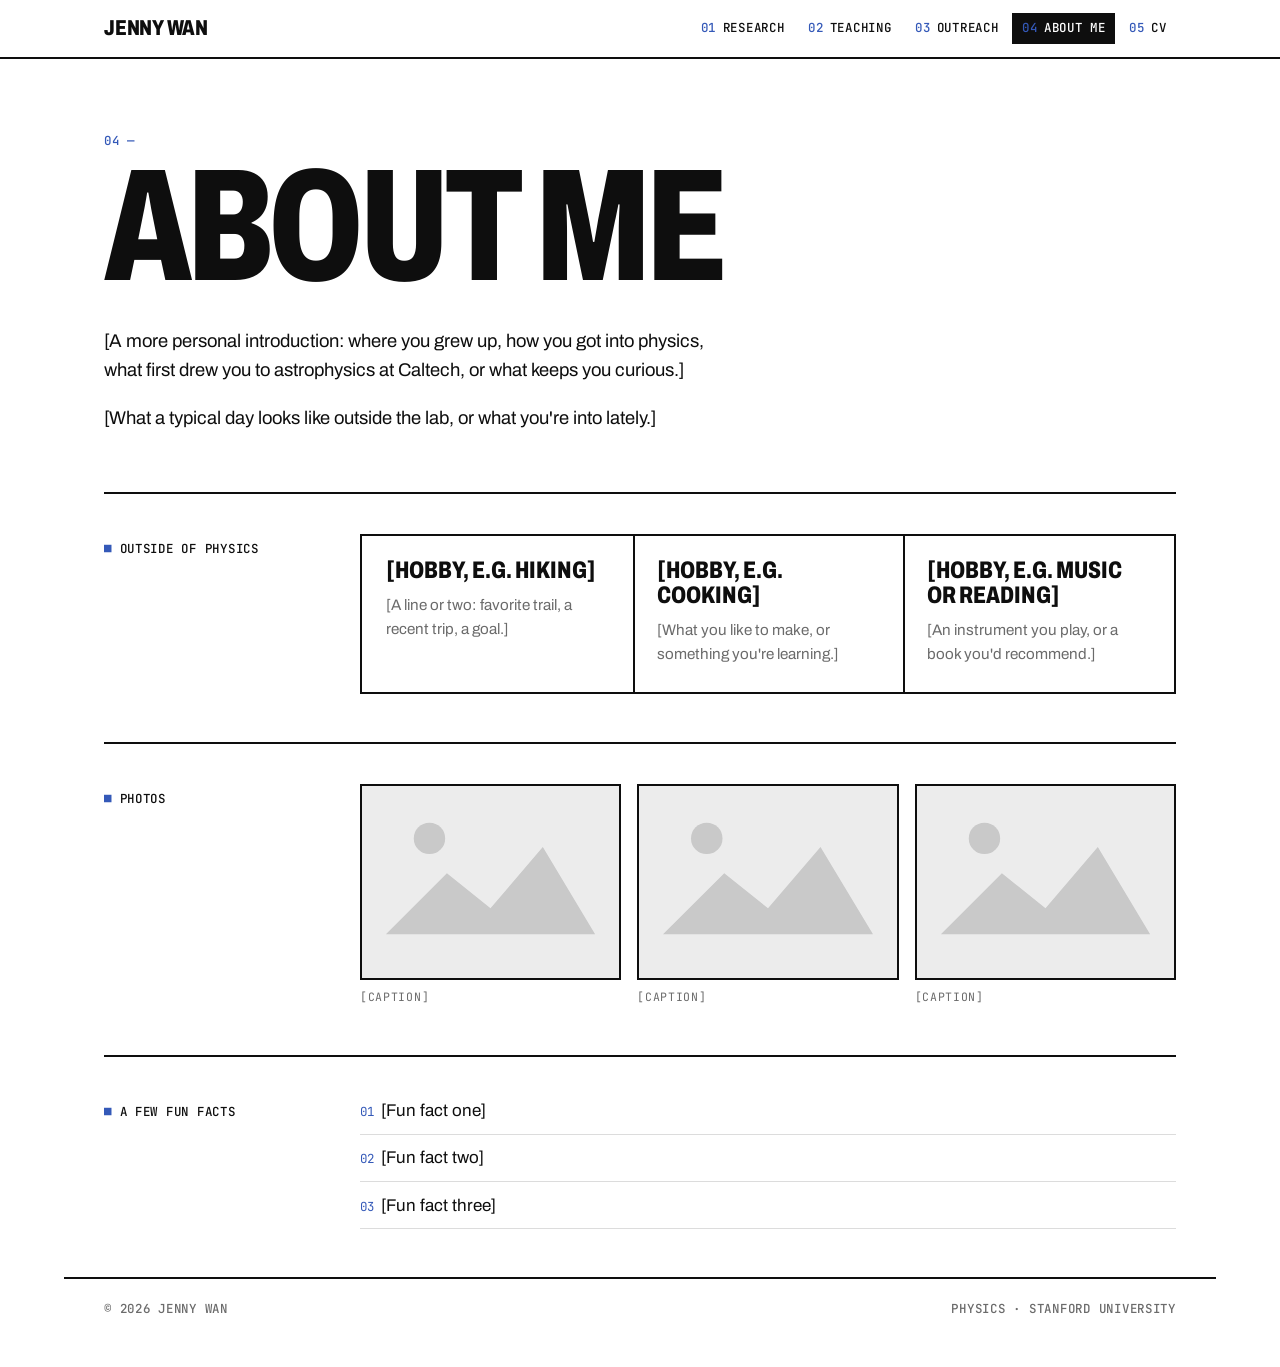
==== about.html @ 31c74c3a "Initial site" ====
<!doctype html>
<html lang="en">
<head>
  <meta charset="utf-8">
  <meta name="viewport" content="width=device-width, initial-scale=1">
  <title>About Me · Jenny Wan</title>
  <link rel="preconnect" href="https://fonts.googleapis.com">
  <link rel="preconnect" href="https://fonts.gstatic.com" crossorigin>
  <link href="https://fonts.googleapis.com/css2?family=Archivo:wdth,wght@62..125,100..900&family=JetBrains+Mono:wght@400;500&display=swap" rel="stylesheet">
  <link rel="stylesheet" href="style.css">
</head>
<body>
  <header class="site-header">
    <nav class="wrap nav">
      <a class="nav-name" href="index.html">Jenny Wan</a>
      <ul>
        <li><a href="research.html"><span class="num">01</span>Research</a></li>
        <li><a href="teaching.html"><span class="num">02</span>Teaching</a></li>
        <li><a href="outreach.html"><span class="num">03</span>Outreach</a></li>
        <li><a href="about.html" class="active"><span class="num">04</span>About Me</a></li>
        <li><a href="cv.html"><span class="num">05</span>CV</a></li>
      </ul>
    </nav>
  </header>

  <main class="wrap">
    <section class="page-intro">
      <p class="kicker">04 —</p>
      <h1>About Me</h1>
      <p>
        [A more personal introduction: where you grew up, how you got into physics,
        what first drew you to astrophysics at Caltech, or what keeps you curious.]
      </p>
      <p>
        [What a typical day looks like outside the lab, or what you're into lately.]
      </p>
    </section>

    <section>
      <h2>Outside of Physics</h2>
      <div class="projects">
        <div class="project">
          <h3>[Hobby, e.g. hiking]</h3>
          <p>[A line or two: favorite trail, a recent trip, a goal.]</p>
        </div>
        <div class="project">
          <h3>[Hobby, e.g. cooking]</h3>
          <p>[What you like to make, or something you're learning.]</p>
        </div>
        <div class="project">
          <h3>[Hobby, e.g. music or reading]</h3>
          <p>[An instrument you play, or a book you'd recommend.]</p>
        </div>
      </div>
    </section>

    <section>
      <h2>Photos</h2>
      <div class="gallery">
        <figure><img src="assets/paper-placeholder.svg" alt="[Describe photo]"><figcaption>[Caption]</figcaption></figure>
        <figure><img src="assets/paper-placeholder.svg" alt="[Describe photo]"><figcaption>[Caption]</figcaption></figure>
        <figure><img src="assets/paper-placeholder.svg" alt="[Describe photo]"><figcaption>[Caption]</figcaption></figure>
      </div>
    </section>

    <section>
      <h2>A Few Fun Facts</h2>
      <ul class="plain">
        <li>[Fun fact one]</li>
        <li>[Fun fact two]</li>
        <li>[Fun fact three]</li>
      </ul>
    </section>
  </main>

  <footer class="wrap site-footer">
    <p>© <span class="year">2026</span> Jenny Wan</p>
    <p>Physics · Stanford University</p>
  </footer>
  <script>document.querySelectorAll('.year').forEach(e => e.textContent = new Date().getFullYear());</script>
</body>
</html>
---- style.css ----
/* ============================================================
   Colors & fonts — change these to restyle the whole site
   ============================================================ */
:root {
  --bg: #ffffff;
  --text: #0e0e0e;
  --muted: #6b6b6b;
  --rule: #0e0e0e;        /* thick black lines */
  --hair: #dcdcdc;        /* thin grey lines */
  --accent: #6495ed;      /* cornflower: the big color block and hover fills */
  --accent-ink: #3459b8;  /* deeper cornflower for small text on white (readable) */
  --on-accent: #0e0e0e;   /* text on cornflower (black reads better than white) */
  --accent-block: var(--accent); /* background of the name block */
  --on-block: #ffffff;    /* text on the name block */
  --display: "Archivo", "Helvetica Neue", Arial, sans-serif;
  --sans: "Archivo", "Helvetica Neue", Arial, sans-serif;
  --mono: "JetBrains Mono", ui-monospace, Menlo, monospace;
  color-scheme: light;
}

@media (prefers-color-scheme: dark) {
  :root {
    --bg: #0e0e0e;
    --text: #f2f2ee;
    --muted: #9a9a9a;
    --rule: #f2f2ee;
    --hair: #2e2e2e;
    --accent: #7ba4f2;
    --accent-ink: #8fb2f5;
    --on-accent: #0e0e0e;
    color-scheme: dark;
  }
}

/* ============================================================
   Base
   ============================================================ */
* { box-sizing: border-box; }
html { scroll-behavior: smooth; scroll-padding-top: 5rem; }
body {
  margin: 0;
  background: var(--bg);
  color: var(--text);
  font: 17px/1.6 var(--sans);
  -webkit-font-smoothing: antialiased;
}
img { max-width: 100%; height: auto; display: block; }
a {
  color: inherit;
  text-decoration: underline;
  text-decoration-color: var(--accent);
  text-decoration-thickness: 2px;
  text-underline-offset: 3px;
}
a:hover { color: var(--accent-ink); }

.wrap { max-width: 72rem; margin: 0 auto; padding-inline: clamp(1rem, 4vw, 2.5rem); }

h1, h2, h3 { font-family: var(--display); margin: 0; }
h3 { font-size: 1.15rem; font-weight: 700; line-height: 1.3; }

.muted { color: var(--muted); }

/* Small mono label style, reused for dates, numbers, section labels */
.num, time, .kicker, .note, .project-meta, .site-footer,
main section > h2 {
  font-family: var(--mono);
  font-size: .78rem;
  font-weight: 500;
  letter-spacing: .06em;
  text-transform: uppercase;
}

/* ============================================================
   Header / navigation
   ============================================================ */
.site-header {
  position: sticky; top: 0; z-index: 10;
  background: var(--bg);
  border-bottom: 2px solid var(--rule);
}
/* Home page: no line between the header and the cornflower block */
.home .site-header { border-bottom: 0; }

.nav { display: flex; align-items: center; justify-content: space-between; gap: .75rem 1.5rem; flex-wrap: wrap; padding-block: .8rem; }
.nav-name {
  font-family: var(--display); font-weight: 800; font-stretch: 75%;
  font-size: 1.35rem; text-transform: uppercase; letter-spacing: -.01em;
  text-decoration: none; line-height: 1;
}
.nav ul { list-style: none; display: flex; flex-wrap: wrap; gap: .25rem; margin: 0; padding: 0; }
.nav ul a {
  display: inline-flex; gap: .4rem; padding: .35rem .6rem;
  font-family: var(--mono); font-size: .78rem; font-weight: 500;
  letter-spacing: .06em; text-transform: uppercase; text-decoration: none;
}
.nav ul a .num { color: var(--accent-ink); }
.nav ul a:hover { background: var(--accent); color: var(--on-accent); }
.nav ul a:hover .num { color: var(--on-accent); }
.nav ul a.active { background: var(--text); color: var(--bg); }

/* ============================================================
   Home: hero block + index
   ============================================================ */
.hero { background: var(--accent-block); color: var(--on-block); }
.hero .wrap {
  display: grid; grid-template-columns: 1fr auto; align-items: end; gap: 2rem;
  padding-block: clamp(2.5rem, 7vw, 5rem) 2rem;
}
.hero-name {
  font-weight: 800; font-stretch: 70%;
  font-size: clamp(5rem, 21vw, 16rem);
  line-height: .8; letter-spacing: -.03em; text-transform: uppercase;
}
.hero-sub {
  grid-column: 1 / -1; margin: 1.5rem 0 0; padding-top: 1rem;
  border-top: 2px solid var(--on-block);
  font-family: var(--mono); font-size: .85rem; letter-spacing: .08em; text-transform: uppercase;
}
.hero-photo {
  width: clamp(8rem, 18vw, 13rem); aspect-ratio: 1; object-fit: cover;
  border: 2px solid var(--on-block);
}

.index { margin-top: 3rem; border-top: 2px solid var(--rule); }
.index a {
  display: grid; grid-template-columns: 4rem 1fr auto; align-items: center;
  padding: .55rem .5rem; border-bottom: 2px solid var(--rule);
  font-family: var(--display); font-weight: 800; font-stretch: 75%;
  font-size: clamp(2rem, 6vw, 4rem); line-height: 1; text-transform: uppercase;
  text-decoration: none; letter-spacing: -.01em;
}
.index .num { color: var(--accent-ink); }
.index .arrow { font-weight: 400; transition: transform .2s; }
.index a:hover { background: var(--accent); color: var(--on-accent); }
.index a:hover .num { color: var(--on-accent); }
.index a:hover .arrow { transform: translateX(.3em); }

.lede { font-size: clamp(1.2rem, 2.2vw, 1.5rem); line-height: 1.4; font-weight: 500; margin-top: 0; }

/* ============================================================
   Inner page title
   ============================================================ */
.page-intro { padding-block: clamp(2.5rem, 6vw, 4.5rem) 2.5rem; }
.kicker { color: var(--accent-ink); margin: 0 0 .5rem; }
.page-intro h1 {
  font-weight: 800; font-stretch: 70%;
  font-size: clamp(3.5rem, 13vw, 10rem);
  line-height: .85; letter-spacing: -.03em; text-transform: uppercase;
}
.page-intro p:not(.kicker) { max-width: 40rem; font-size: 1.15rem; }
.page-intro h1 + p { margin-top: 2rem; }

/* ============================================================
   Sections: label in the left column, content on the right
   ============================================================ */
main section:not(.page-intro) {
  display: grid; grid-template-columns: 13rem minmax(0, 1fr); column-gap: 3rem;
  padding-block: 2.5rem 3rem; border-top: 2px solid var(--rule);
}
main section:not(.page-intro) > * { grid-column: 2; }
main section > h2 {
  grid-column: 1 !important; grid-row: 1 / span 20; align-self: start;
  margin: 0; padding-top: .3rem;
}
main section > h2::before { content: "■ "; color: var(--accent-ink); }

/* Dated lists (education, teaching, talks…) and news */
.entries, .news { list-style: none; padding: 0; margin: 0; }
.entries li, .news li {
  display: flex; justify-content: space-between; align-items: baseline; gap: 1.5rem;
  padding-block: .8rem; border-bottom: 1px solid var(--hair);
}
.entries li:first-child, .news li:first-child { padding-top: 0; }
.news li { justify-content: flex-start; }
.news time { min-width: 7rem; }
time { color: var(--muted); white-space: nowrap; }

/* Publications */
.note { color: var(--muted); margin: 0 0 1.25rem; }
.pubs { list-style: none; padding: 0; margin: 0; counter-reset: pub; }
.pub {
  counter-increment: pub;
  display: grid; grid-template-columns: 3rem 150px 1fr; gap: 1.25rem;
  padding-block: 1.25rem; border-bottom: 1px solid var(--hair);
}
.pub:first-child { padding-top: 0; }
.pub::before {
  content: counter(pub, decimal-leading-zero);
  font-family: var(--display); font-weight: 800; font-stretch: 75%;
  font-size: 2rem; line-height: 1; color: var(--accent-ink);
}
.pub-thumb { width: 150px; height: 105px; object-fit: cover; border: 2px solid var(--rule); filter: grayscale(1); }
.pub:hover .pub-thumb { filter: none; }
.pub p { margin: .2rem 0; }
.pub-title { font-size: 1.2rem; }
.pub-authors { font-size: .95rem; }
.me { font-weight: 700; background: linear-gradient(transparent 60%, color-mix(in srgb, var(--accent) 25%, transparent) 60%); }
.pub-venue { color: var(--muted); font-size: .95rem; }
.pub-links { display: flex; flex-wrap: wrap; gap: .5rem; margin-top: .6rem !important; }
.pub-links a, .links a {
  display: inline-block; padding: .25rem .6rem; border: 2px solid var(--rule);
  font-family: var(--mono); font-size: .72rem; font-weight: 500;
  letter-spacing: .06em; text-transform: uppercase; text-decoration: none;
}
.pub-links a:hover, .links a:hover { background: var(--accent); border-color: var(--accent); color: var(--on-accent); }

/* Link row on home */
.links { list-style: none; padding: 0; margin: 1.75rem 0 0; display: flex; flex-wrap: wrap; gap: .5rem; }

/* Cards (projects, outreach, hobbies) */
.projects { display: grid; grid-template-columns: repeat(auto-fit, minmax(16rem, 1fr)); gap: 0; border: 2px solid var(--rule); }
.project {
  display: block; padding: 1.4rem 1.5rem 1.6rem; text-decoration: none;
  border-right: 2px solid var(--rule); margin-right: -2px;
  border-bottom: 2px solid var(--rule); margin-bottom: -2px;
}
.project h3 { font-stretch: 75%; font-weight: 800; font-size: 1.5rem; text-transform: uppercase; line-height: 1.05; }
.project p { color: var(--muted); font-size: .95rem; margin: .6rem 0 0; }
.project:hover { background: var(--accent); color: var(--on-accent); }
.project:hover p { color: var(--on-accent); }

.plain { list-style: none; padding: 0; margin: 0; counter-reset: fact; }
.plain li { counter-increment: fact; padding-block: .6rem; border-bottom: 1px solid var(--hair); }
.plain li:first-child { padding-top: 0; }
.plain li::before { content: counter(fact, decimal-leading-zero) "  "; font-family: var(--mono); font-size: .78rem; color: var(--accent-ink); }

/* Button (CV download) */
.button {
  display: inline-block; padding: .8rem 1.3rem; background: var(--accent); color: var(--on-accent);
  font-family: var(--mono); font-size: .82rem; font-weight: 500; letter-spacing: .06em;
  text-transform: uppercase; text-decoration: none;
}
.button:hover { background: var(--text); color: var(--bg); }

/* Photo gallery (About Me) */
.gallery { display: grid; grid-template-columns: repeat(auto-fill, minmax(14rem, 1fr)); gap: 1rem; }
.gallery figure { margin: 0; }
.gallery img { width: 100%; aspect-ratio: 4 / 3; object-fit: cover; border: 2px solid var(--rule); filter: grayscale(1); transition: filter .2s; }
.gallery img:hover { filter: none; }
.gallery figcaption { font-family: var(--mono); font-size: .72rem; text-transform: uppercase; letter-spacing: .06em; color: var(--muted); margin-top: .5rem; }

/* Footer */
.site-footer {
  display: flex; justify-content: space-between; flex-wrap: wrap; gap: .5rem;
  border-top: 2px solid var(--rule); padding-block: 1.25rem 3rem; color: var(--muted);
}
.site-footer p { margin: 0; }

/* ============================================================
   Mobile
   ============================================================ */
@media (max-width: 720px) {
  body { font-size: 16px; }
  .hero .wrap { grid-template-columns: 1fr; }
  .hero-photo { grid-row: 1; width: 7rem; }
  main section:not(.page-intro) { grid-template-columns: 1fr; padding-block: 2rem; }
  main section > h2 { grid-row: auto; margin-bottom: 1.25rem; }
  .index a { grid-template-columns: 2.75rem 1fr auto; }
  .pub { grid-template-columns: 2.5rem 1fr; }
  .pub-thumb { display: none; }
  .entries li { flex-direction: column; gap: .2rem; }
  .news li { flex-direction: column; gap: .2rem; }
}

/* Publications without thumbnails; "First author" / "Contributing author" labels */
.pub { grid-template-columns: 3rem 1fr; }
.sublabel {
  font-family: var(--mono); font-size: .78rem; font-weight: 500; letter-spacing: .06em;
  text-transform: uppercase; color: var(--muted); margin: 0 0 1rem;
}
.pubs + .sublabel { margin-top: 2.5rem; }
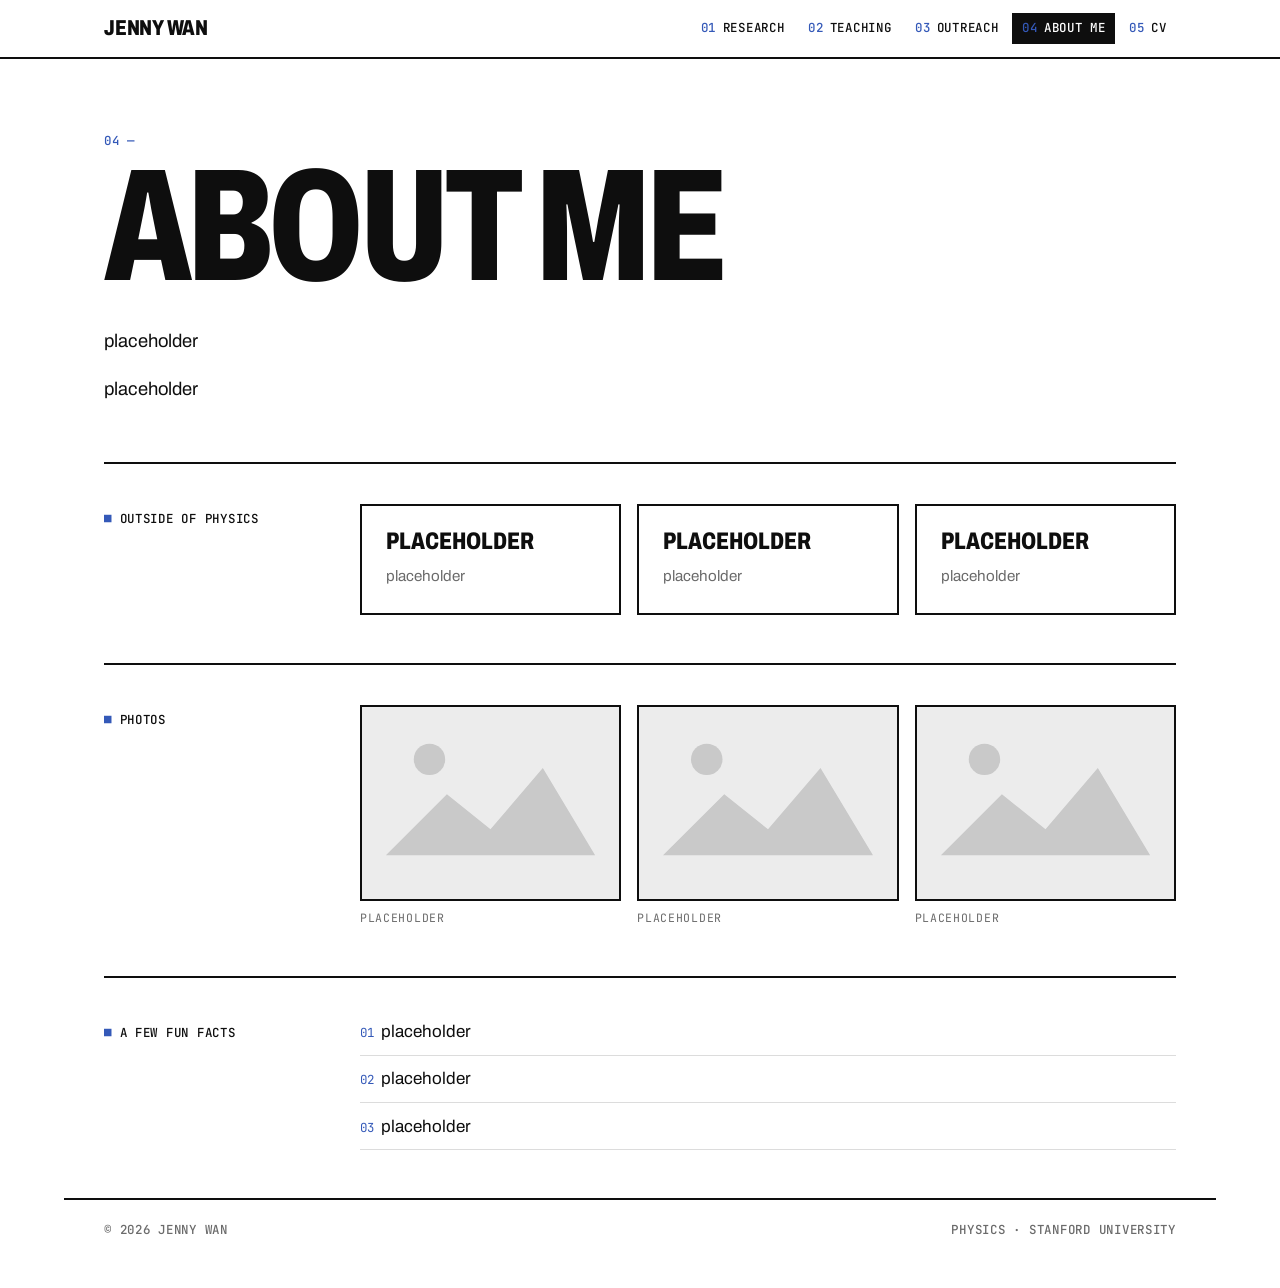
==== commit 2ff03af3: "Photo beside name, spaced boxes, placeholders" ====
--- a/about.html
+++ b/about.html
@@ -28,11 +28,10 @@
       <p class="kicker">04 —</p>
       <h1>About Me</h1>
       <p>
-        [A more personal introduction: where you grew up, how you got into physics,
-        what first drew you to astrophysics at Caltech, or what keeps you curious.]
+        placeholder
       </p>
       <p>
-        [What a typical day looks like outside the lab, or what you're into lately.]
+        placeholder
       </p>
     </section>
 
@@ -40,16 +39,16 @@
       <h2>Outside of Physics</h2>
       <div class="projects">
         <div class="project">
-          <h3>[Hobby, e.g. hiking]</h3>
-          <p>[A line or two: favorite trail, a recent trip, a goal.]</p>
+          <h3>placeholder</h3>
+          <p>placeholder</p>
         </div>
         <div class="project">
-          <h3>[Hobby, e.g. cooking]</h3>
-          <p>[What you like to make, or something you're learning.]</p>
+          <h3>placeholder</h3>
+          <p>placeholder</p>
         </div>
         <div class="project">
-          <h3>[Hobby, e.g. music or reading]</h3>
-          <p>[An instrument you play, or a book you'd recommend.]</p>
+          <h3>placeholder</h3>
+          <p>placeholder</p>
         </div>
       </div>
     </section>
@@ -57,18 +56,18 @@
     <section>
       <h2>Photos</h2>
       <div class="gallery">
-        <figure><img src="assets/paper-placeholder.svg" alt="[Describe photo]"><figcaption>[Caption]</figcaption></figure>
-        <figure><img src="assets/paper-placeholder.svg" alt="[Describe photo]"><figcaption>[Caption]</figcaption></figure>
-        <figure><img src="assets/paper-placeholder.svg" alt="[Describe photo]"><figcaption>[Caption]</figcaption></figure>
+        <figure><img src="assets/paper-placeholder.svg" alt="placeholder"><figcaption>placeholder</figcaption></figure>
+        <figure><img src="assets/paper-placeholder.svg" alt="placeholder"><figcaption>placeholder</figcaption></figure>
+        <figure><img src="assets/paper-placeholder.svg" alt="placeholder"><figcaption>placeholder</figcaption></figure>
       </div>
     </section>
 
     <section>
       <h2>A Few Fun Facts</h2>
       <ul class="plain">
-        <li>[Fun fact one]</li>
-        <li>[Fun fact two]</li>
-        <li>[Fun fact three]</li>
+        <li>placeholder</li>
+        <li>placeholder</li>
+        <li>placeholder</li>
       </ul>
     </section>
   </main>
--- a/style.css
+++ b/style.css
@@ -104,12 +104,14 @@
    ============================================================ */
 .hero { background: var(--accent-block); color: var(--on-block); }
 .hero .wrap {
-  display: grid; grid-template-columns: 1fr auto; align-items: end; gap: 2rem;
+  --name-size: clamp(3.25rem, calc(21vw - 2rem), 16rem);
+  display: grid; grid-template-columns: auto 1fr; align-items: center; column-gap: clamp(1rem, 3vw, 2.5rem);
   padding-block: clamp(2.5rem, 7vw, 5rem) 2rem;
 }
 .hero-name {
+  grid-column: 2; grid-row: 1;
   font-weight: 800; font-stretch: 70%;
-  font-size: clamp(5rem, 21vw, 16rem);
+  font-size: var(--name-size);
   line-height: .8; letter-spacing: -.03em; text-transform: uppercase;
 }
 .hero-sub {
@@ -118,7 +120,8 @@
   font-family: var(--mono); font-size: .85rem; letter-spacing: .08em; text-transform: uppercase;
 }
 .hero-photo {
-  width: clamp(8rem, 18vw, 13rem); aspect-ratio: 1; object-fit: cover;
+  grid-column: 1; grid-row: 1;
+  height: calc(var(--name-size) * 1.6); width: auto; aspect-ratio: 1; object-fit: cover;
   border: 2px solid var(--on-block);
 }
 
@@ -209,11 +212,10 @@
 .links { list-style: none; padding: 0; margin: 1.75rem 0 0; display: flex; flex-wrap: wrap; gap: .5rem; }
 
 /* Cards (projects, outreach, hobbies) */
-.projects { display: grid; grid-template-columns: repeat(auto-fit, minmax(16rem, 1fr)); gap: 0; border: 2px solid var(--rule); }
+.projects { display: grid; grid-template-columns: repeat(auto-fit, minmax(16rem, 1fr)); gap: 1rem; }
 .project {
   display: block; padding: 1.4rem 1.5rem 1.6rem; text-decoration: none;
-  border-right: 2px solid var(--rule); margin-right: -2px;
-  border-bottom: 2px solid var(--rule); margin-bottom: -2px;
+  border: 2px solid var(--rule);
 }
 .project h3 { font-stretch: 75%; font-weight: 800; font-size: 1.5rem; text-transform: uppercase; line-height: 1.05; }
 .project p { color: var(--muted); font-size: .95rem; margin: .6rem 0 0; }
@@ -252,10 +254,9 @@
    ============================================================ */
 @media (max-width: 720px) {
   body { font-size: 16px; }
-  .hero .wrap { grid-template-columns: 1fr; }
-  .hero-photo { grid-row: 1; width: 7rem; }
   main section:not(.page-intro) { grid-template-columns: 1fr; padding-block: 2rem; }
   main section > h2 { grid-row: auto; margin-bottom: 1.25rem; }
+  main section:not(.page-intro) > * { grid-column: 1 !important; }
   .index a { grid-template-columns: 2.75rem 1fr auto; }
   .pub { grid-template-columns: 2.5rem 1fr; }
   .pub-thumb { display: none; }
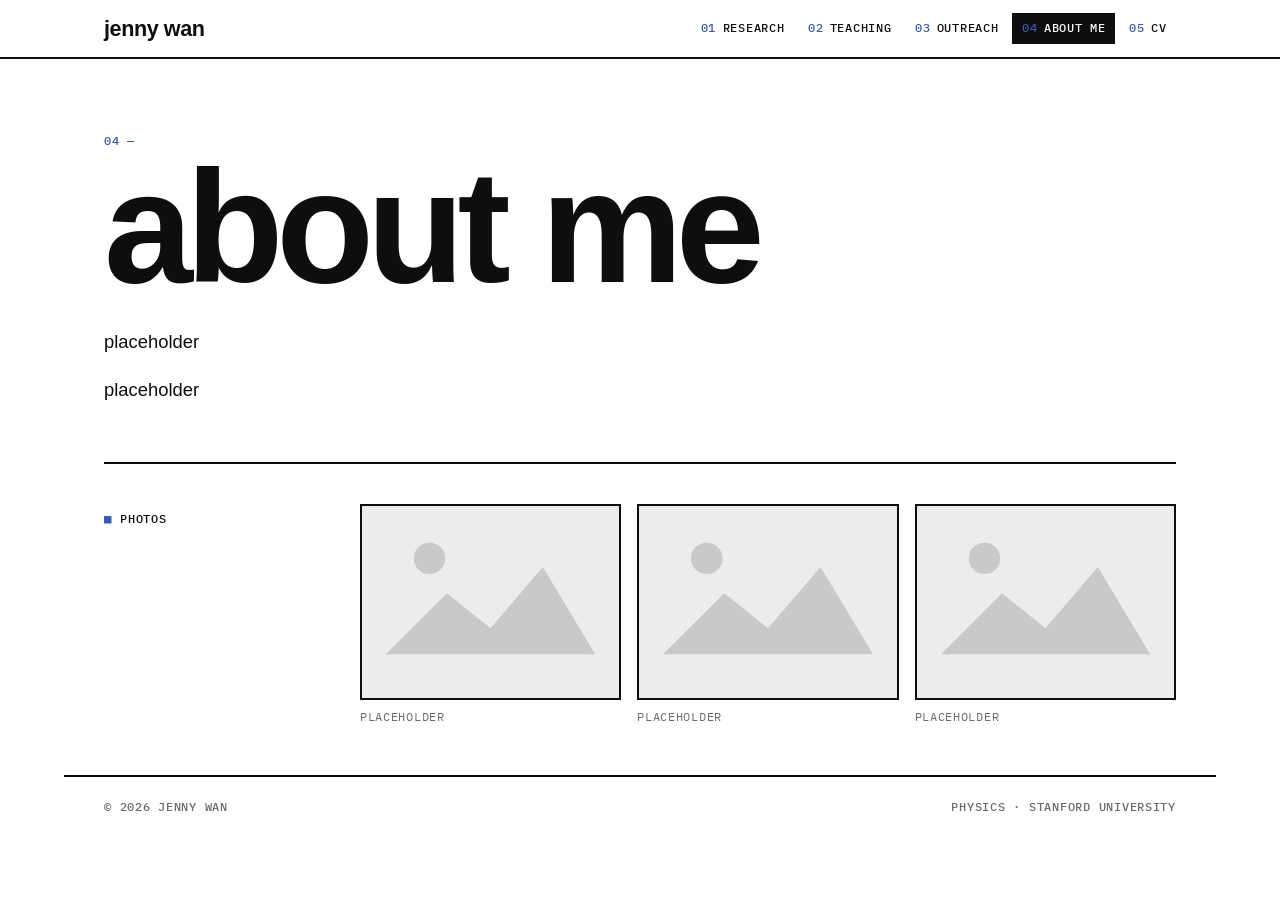
==== commit d658bb96: "Minor changes" ====
--- a/about.html
+++ b/about.html
@@ -6,8 +6,8 @@
   <title>About Me · Jenny Wan</title>
   <link rel="preconnect" href="https://fonts.googleapis.com">
   <link rel="preconnect" href="https://fonts.gstatic.com" crossorigin>
-  <link href="https://fonts.googleapis.com/css2?family=Archivo:wdth,wght@62..125,100..900&family=JetBrains+Mono:wght@400;500&display=swap" rel="stylesheet">
-  <link rel="stylesheet" href="style.css">
+  <link href="https://fonts.googleapis.com/css2?family=IBM+Plex+Mono:wght@400;500&display=swap" rel="stylesheet">
+  <link rel="stylesheet" href="style.css?v=4">
 </head>
 <body>
   <header class="site-header">
@@ -27,30 +27,8 @@
     <section class="page-intro">
       <p class="kicker">04 —</p>
       <h1>About Me</h1>
-      <p>
-        placeholder
-      </p>
-      <p>
-        placeholder
-      </p>
-    </section>
-
-    <section>
-      <h2>Outside of Physics</h2>
-      <div class="projects">
-        <div class="project">
-          <h3>placeholder</h3>
-          <p>placeholder</p>
-        </div>
-        <div class="project">
-          <h3>placeholder</h3>
-          <p>placeholder</p>
-        </div>
-        <div class="project">
-          <h3>placeholder</h3>
-          <p>placeholder</p>
-        </div>
-      </div>
+      <p>placeholder</p>
+      <p>placeholder</p>
     </section>
 
     <section>
@@ -61,15 +39,6 @@
         <figure><img src="assets/paper-placeholder.svg" alt="placeholder"><figcaption>placeholder</figcaption></figure>
       </div>
     </section>
-
-    <section>
-      <h2>A Few Fun Facts</h2>
-      <ul class="plain">
-        <li>placeholder</li>
-        <li>placeholder</li>
-        <li>placeholder</li>
-      </ul>
-    </section>
   </main>
 
   <footer class="wrap site-footer">
--- a/style.css
+++ b/style.css
@@ -12,9 +12,9 @@
   --on-accent: #0e0e0e;   /* text on cornflower (black reads better than white) */
   --accent-block: var(--accent); /* background of the name block */
   --on-block: #ffffff;    /* text on the name block */
-  --display: "Archivo", "Helvetica Neue", Arial, sans-serif;
-  --sans: "Archivo", "Helvetica Neue", Arial, sans-serif;
-  --mono: "JetBrains Mono", ui-monospace, Menlo, monospace;
+  --display: "Helvetica Neue", Helvetica, Arial, sans-serif;
+  --sans: "Helvetica Neue", Helvetica, Arial, sans-serif;
+  --mono: "IBM Plex Mono", ui-monospace, Menlo, monospace;
   color-scheme: light;
 }
 
@@ -84,8 +84,8 @@
 
 .nav { display: flex; align-items: center; justify-content: space-between; gap: .75rem 1.5rem; flex-wrap: wrap; padding-block: .8rem; }
 .nav-name {
-  font-family: var(--display); font-weight: 800; font-stretch: 75%;
-  font-size: 1.35rem; text-transform: uppercase; letter-spacing: -.01em;
+  font-family: var(--display); font-weight: 700; font-stretch: normal;
+  font-size: 1.35rem; text-transform: lowercase; letter-spacing: -.02em;
   text-decoration: none; line-height: 1;
 }
 .nav ul { list-style: none; display: flex; flex-wrap: wrap; gap: .25rem; margin: 0; padding: 0; }
@@ -104,15 +104,15 @@
    ============================================================ */
 .hero { background: var(--accent-block); color: var(--on-block); }
 .hero .wrap {
-  --name-size: clamp(3.25rem, calc(21vw - 2rem), 16rem);
+  --name-size: clamp(2.75rem, calc(14vw - 1rem), 10rem);
   display: grid; grid-template-columns: auto 1fr; align-items: center; column-gap: clamp(1rem, 3vw, 2.5rem);
   padding-block: clamp(2.5rem, 7vw, 5rem) 2rem;
 }
 .hero-name {
   grid-column: 2; grid-row: 1;
-  font-weight: 800; font-stretch: 70%;
+  font-weight: 700; font-stretch: normal;
   font-size: var(--name-size);
-  line-height: .8; letter-spacing: -.03em; text-transform: uppercase;
+  line-height: .8; letter-spacing: -.045em; text-transform: lowercase;
 }
 .hero-sub {
   grid-column: 1 / -1; margin: 1.5rem 0 0; padding-top: 1rem;
@@ -129,8 +129,8 @@
 .index a {
   display: grid; grid-template-columns: 4rem 1fr auto; align-items: center;
   padding: .55rem .5rem; border-bottom: 2px solid var(--rule);
-  font-family: var(--display); font-weight: 800; font-stretch: 75%;
-  font-size: clamp(2rem, 6vw, 4rem); line-height: 1; text-transform: uppercase;
+  font-family: var(--display); font-weight: 700; font-stretch: normal;
+  font-size: clamp(2rem, 6vw, 4rem); line-height: 1; text-transform: lowercase;
   text-decoration: none; letter-spacing: -.01em;
 }
 .index .num { color: var(--accent-ink); }
@@ -147,9 +147,9 @@
 .page-intro { padding-block: clamp(2.5rem, 6vw, 4.5rem) 2.5rem; }
 .kicker { color: var(--accent-ink); margin: 0 0 .5rem; }
 .page-intro h1 {
-  font-weight: 800; font-stretch: 70%;
+  font-weight: 700; font-stretch: normal;
   font-size: clamp(3.5rem, 13vw, 10rem);
-  line-height: .85; letter-spacing: -.03em; text-transform: uppercase;
+  line-height: .85; letter-spacing: -.045em; text-transform: lowercase;
 }
 .page-intro p:not(.kicker) { max-width: 40rem; font-size: 1.15rem; }
 .page-intro h1 + p { margin-top: 2rem; }
@@ -190,7 +190,7 @@
 .pub:first-child { padding-top: 0; }
 .pub::before {
   content: counter(pub, decimal-leading-zero);
-  font-family: var(--display); font-weight: 800; font-stretch: 75%;
+  font-family: var(--display); font-weight: 700; font-stretch: normal;
   font-size: 2rem; line-height: 1; color: var(--accent-ink);
 }
 .pub-thumb { width: 150px; height: 105px; object-fit: cover; border: 2px solid var(--rule); filter: grayscale(1); }
@@ -217,7 +217,7 @@
   display: block; padding: 1.4rem 1.5rem 1.6rem; text-decoration: none;
   border: 2px solid var(--rule);
 }
-.project h3 { font-stretch: 75%; font-weight: 800; font-size: 1.5rem; text-transform: uppercase; line-height: 1.05; }
+.project h3 { font-weight: 700; font-size: 1.5rem; text-transform: lowercase; line-height: 1.05; }
 .project p { color: var(--muted); font-size: .95rem; margin: .6rem 0 0; }
 .project:hover { background: var(--accent); color: var(--on-accent); }
 .project:hover p { color: var(--on-accent); }
